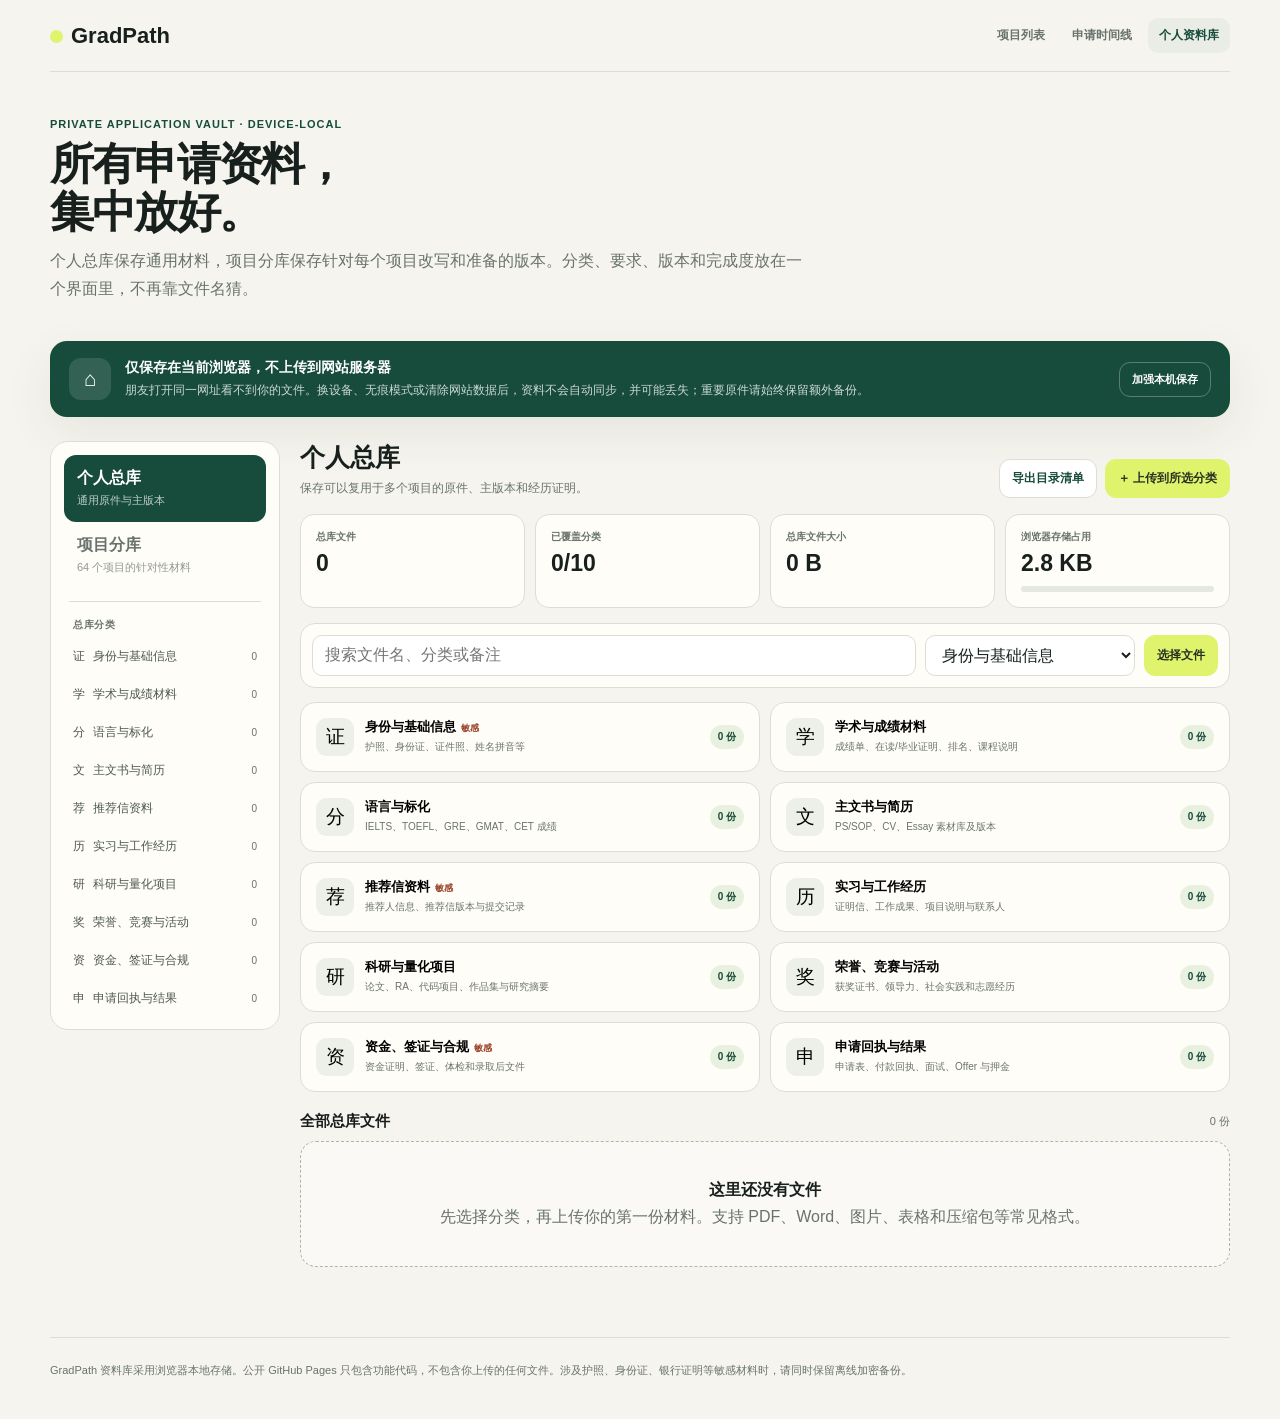
==== documents.html @ 94c999e0 "Add private personal and project document vault" ====
<!doctype html>
<html lang="zh-CN">
<head>
  <meta charset="UTF-8">
  <meta name="viewport" content="width=device-width,initial-scale=1">
  <meta name="robots" content="noindex,nofollow,noarchive,nosnippet,noimageindex">
  <meta name="referrer" content="no-referrer">
  <title>个人申请资料库｜GradPath</title>
  <link rel="stylesheet" href="documents.css?v=20260816-1">
</head>
<body>
  <div class="wrap">
    <header><a class="brand" href="index.html"><i></i>GradPath</a><nav class="header-nav"><a href="index.html">项目列表</a><a href="timeline.html">申请时间线</a><a class="active" href="documents.html">个人资料库</a></nav></header>
    <main>
      <section class="hero"><div class="eyebrow">PRIVATE APPLICATION VAULT · DEVICE-LOCAL</div><h1>所有申请资料，<br>集中放好。</h1><p>个人总库保存通用材料，项目分库保存针对每个项目改写和准备的版本。分类、要求、版本和完成度放在一个界面里，不再靠文件名猜。</p></section>
      <section class="privacy"><div class="privacy-icon">⌂</div><div><b>仅保存在当前浏览器，不上传到网站服务器</b><p>朋友打开同一网址看不到你的文件。换设备、无痕模式或清除网站数据后，资料不会自动同步，并可能丢失；重要原件请始终保留额外备份。</p></div><button class="persist" id="persistStorage">加强本机保存</button></section>
      <div class="app-layout">
        <aside class="sidebar"><button class="mode-btn" id="masterMode">个人总库<span>通用原件与主版本</span></button><button class="mode-btn" id="projectMode">项目分库<span>64 个项目的针对性材料</span></button><div class="side-divider"></div><div class="side-label">总库分类</div><div class="cat-nav" id="categoryNav"></div></aside>
        <section class="content" id="content" aria-live="polite"></section>
      </div>
    </main>
    <footer>GradPath 资料库采用浏览器本地存储。公开 GitHub Pages 只包含功能代码，不包含你上传的任何文件。涉及护照、身份证、银行证明等敏感材料时，请同时保留离线加密备份。</footer>
  </div>
  <input id="fileInput" type="file" multiple hidden>
  <dialog id="previewDialog"><div class="preview-head"><b id="previewTitle"></b><button id="previewClose" aria-label="关闭">×</button></div><div class="preview-body" id="previewBody"></div></dialog>
  <div class="toast" id="toast" role="status"></div>
  <script src="data.js"></script>
  <script src="application-requirements.js"></script>
  <script src="document-vault.js?v=20260816-1"></script>
</body>
</html>
---- documents.css ----
:root{--ink:#18201e;--muted:#69736e;--paper:#f6f4ee;--card:#fffdf8;--green:#174c3c;--lime:#dff36d;--line:#dcded5;--orange:#c75d35;--shadow:0 16px 48px rgba(29,61,48,.08)}
*{box-sizing:border-box}html{scroll-behavior:smooth}body{margin:0;background:var(--paper);color:var(--ink);font-family:Inter,"PingFang SC","Microsoft YaHei",sans-serif}.wrap{width:min(1180px,calc(100% - 40px));margin:auto}a{color:inherit}button,input,select{font:inherit}button{cursor:pointer}
header{min-height:72px;display:flex;align-items:center;justify-content:space-between;gap:18px;border-bottom:1px solid var(--line)}.brand{font-size:22px;font-weight:900;text-decoration:none;white-space:nowrap}.brand i{display:inline-block;width:13px;height:13px;border-radius:50%;background:var(--lime);margin-right:8px}.header-nav{display:flex;align-items:center;gap:5px;flex-wrap:wrap;justify-content:flex-end}.header-nav a{text-decoration:none;color:var(--muted);font-size:12px;font-weight:800;padding:9px 11px;border-radius:10px}.header-nav a:hover,.header-nav a.active{color:var(--green);background:#e9ede5}
.hero{padding:46px 0 22px}.eyebrow{font-size:11px;color:var(--green);font-weight:900;letter-spacing:1px}.hero h1{font-size:44px;line-height:1.08;letter-spacing:-1.8px;margin:10px 0 12px}.hero p{max-width:760px;color:var(--muted);line-height:1.75;margin:0}.privacy{display:grid;grid-template-columns:auto 1fr auto;gap:14px;align-items:center;background:var(--green);color:white;border-radius:17px;padding:17px 19px;margin:16px 0 24px;box-shadow:var(--shadow)}.privacy-icon{width:42px;height:42px;border-radius:12px;display:grid;place-items:center;background:rgba(255,255,255,.12);font-size:21px}.privacy b{display:block;font-size:14px}.privacy p{font-size:12px;line-height:1.55;opacity:.78;margin:4px 0 0}.persist{border:1px solid rgba(255,255,255,.28);background:transparent;color:white;border-radius:11px;padding:9px 12px;font-size:11px;font-weight:900;white-space:nowrap}
.app-layout{display:grid;grid-template-columns:230px minmax(0,1fr);gap:20px;padding-bottom:70px}.sidebar{align-self:start;position:sticky;top:14px;background:var(--card);border:1px solid var(--line);border-radius:18px;padding:13px}.mode-btn{width:100%;border:0;background:transparent;border-radius:12px;text-align:left;padding:13px;color:var(--muted);font-weight:800}.mode-btn.active{background:var(--green);color:white}.mode-btn span{display:block;font-size:11px;font-weight:500;opacity:.72;margin-top:4px;line-height:1.45}.side-divider{height:1px;background:var(--line);margin:12px 5px}.side-label{font-size:10px;color:var(--muted);font-weight:900;letter-spacing:.7px;padding:4px 9px 7px}.cat-nav{display:grid;gap:3px}.cat-btn{border:0;background:transparent;border-radius:10px;text-align:left;padding:9px;display:flex;gap:8px;align-items:center;color:#4d5853;font-size:12px}.cat-btn:hover,.cat-btn.active{background:#edf0e8;color:var(--green);font-weight:800}.cat-btn em{margin-left:auto;font-style:normal;color:var(--muted);font-size:10px}.content{min-width:0}
.content-head{display:flex;justify-content:space-between;align-items:flex-end;gap:18px;margin-bottom:16px}.content-head h2{font-size:25px;margin:0 0 5px}.content-head p{font-size:12px;color:var(--muted);margin:0;line-height:1.55}.actions{display:flex;gap:8px;flex-wrap:wrap;justify-content:flex-end}.action,.primary{border:1px solid var(--line);background:white;color:var(--green);border-radius:11px;padding:10px 12px;font-size:12px;font-weight:900}.primary{border-color:var(--lime);background:var(--lime);color:#26321f}
.stats{display:grid;grid-template-columns:repeat(4,1fr);gap:10px;margin-bottom:15px}.stat{background:var(--card);border:1px solid var(--line);border-radius:14px;padding:15px}.stat small{display:block;color:var(--muted);font-size:10px;font-weight:800}.stat b{display:block;font-size:23px;margin-top:6px}.storage-line{height:6px;background:#e5e8e2;border-radius:8px;overflow:hidden;margin-top:9px}.storage-line i{display:block;height:100%;background:var(--green)}
.toolbar{background:var(--card);border:1px solid var(--line);border-radius:15px;padding:11px;display:grid;grid-template-columns:1fr 210px auto;gap:9px;margin-bottom:14px}.toolbar input,.toolbar select,.project-search{width:100%;border:1px solid var(--line);background:white;border-radius:10px;padding:10px 12px;color:var(--ink);outline:none}.toolbar input:focus,.toolbar select:focus,.project-search:focus{border-color:var(--green)}.category-grid{display:grid;grid-template-columns:repeat(2,1fr);gap:10px;margin:14px 0}.category-card{border:1px solid var(--line);background:var(--card);border-radius:15px;padding:15px;text-align:left;display:grid;grid-template-columns:38px 1fr auto;gap:11px;align-items:center}.category-card:hover{border-color:#9bb0a4;box-shadow:var(--shadow)}.category-card .icon{width:38px;height:38px;border-radius:11px;background:#edf0e8;display:grid;place-items:center;font-size:19px}.category-card b{display:block;font-size:13px}.category-card p{font-size:10px;color:var(--muted);line-height:1.45;margin:4px 0 0}.count-pill{font-size:10px;font-weight:900;background:#e8f1df;color:var(--green);border-radius:20px;padding:5px 8px}.sensitive{color:#9b432b;font-size:9px;font-weight:900;margin-left:5px}
.section-label{display:flex;align-items:center;justify-content:space-between;gap:12px;margin:20px 0 10px}.section-label h3{font-size:15px;margin:0}.section-label span{font-size:11px;color:var(--muted)}.files{display:grid;gap:8px}.file-card{background:var(--card);border:1px solid var(--line);border-radius:14px;padding:13px;display:grid;grid-template-columns:42px minmax(0,1fr) auto;gap:12px;align-items:center}.file-type{width:42px;height:42px;border-radius:12px;background:#edf0e8;display:grid;place-items:center;color:var(--green);font-size:10px;font-weight:900;text-transform:uppercase}.file-main{min-width:0}.file-main b{display:block;font-size:13px;white-space:nowrap;overflow:hidden;text-overflow:ellipsis}.file-meta{font-size:10px;color:var(--muted);margin-top:5px;line-height:1.45}.file-actions{display:flex;gap:5px}.mini{border:0;background:#edf0e8;color:var(--green);border-radius:8px;padding:7px 8px;font-size:10px;font-weight:900}.mini.delete{background:#fff0e8;color:#a74f32}.empty{border:1px dashed #aeb6ac;background:rgba(255,255,255,.45);border-radius:16px;text-align:center;color:var(--muted);padding:38px 20px}.empty b{display:block;color:var(--ink);margin-bottom:6px}
.project-toolbar{display:flex;gap:10px;margin-bottom:14px}.project-grid{display:grid;grid-template-columns:repeat(2,1fr);gap:10px}.project-card{border:1px solid var(--line);background:var(--card);border-radius:16px;padding:16px;text-decoration:none;transition:.16s}.project-card:hover{transform:translateY(-2px);box-shadow:var(--shadow);border-color:#9bb0a4}.project-card .school{font-size:10px;color:var(--green);font-weight:900;text-transform:uppercase}.project-card h3{font-size:15px;line-height:1.4;margin:8px 0}.project-card p{font-size:10px;color:var(--muted);margin:0}.project-foot{display:flex;justify-content:space-between;gap:10px;align-items:center;margin-top:13px}.project-progress{font-size:10px;color:var(--green);font-weight:900}.progress{height:6px;background:#e4e7e1;border-radius:7px;overflow:hidden;flex:1}.progress i{display:block;height:100%;background:var(--lime)}
.project-hero{background:var(--green);color:white;border-radius:18px;padding:21px;margin-bottom:14px}.project-hero .school{font-size:10px;opacity:.72;font-weight:900;text-transform:uppercase}.project-hero h2{font-size:25px;line-height:1.3;margin:7px 0}.project-hero p{font-size:12px;opacity:.76;margin:0}.project-hero-top{display:flex;justify-content:space-between;align-items:flex-start;gap:15px}.back-link{color:white;font-size:11px;font-weight:900;text-decoration:none;border:1px solid rgba(255,255,255,.27);padding:8px 10px;border-radius:10px;white-space:nowrap}.progress-card{background:var(--card);border:1px solid var(--line);border-radius:15px;padding:15px;margin-bottom:13px}.progress-top{display:flex;justify-content:space-between;gap:10px;font-size:12px;font-weight:900;margin-bottom:10px}.progress.big{height:10px}.requirements{display:grid;gap:9px}.requirement{background:var(--card);border:1px solid var(--line);border-radius:15px;padding:14px}.req-top{display:grid;grid-template-columns:22px 1fr auto;gap:10px;align-items:start}.req-check{width:22px;height:22px;border-radius:50%;background:#ecefe9;color:#87918c;display:grid;place-items:center;font-size:11px;font-weight:900}.requirement.done .req-check{background:var(--green);color:white}.req-name b{font-size:13px;line-height:1.5}.req-name small{display:block;color:var(--muted);font-size:10px;margin-top:4px}.req-files{margin:11px 0 0 32px;display:grid;gap:6px}.req-file{display:flex;justify-content:space-between;gap:10px;align-items:center;background:#f2f4ee;border-radius:9px;padding:8px 9px;font-size:10px}.req-file span{min-width:0;overflow:hidden;text-overflow:ellipsis;white-space:nowrap}.upload-req{border:0;background:var(--lime);color:#26321f;border-radius:9px;padding:8px 10px;font-size:10px;font-weight:900;white-space:nowrap}
.toast{position:fixed;right:18px;bottom:18px;background:var(--green);color:white;padding:12px 15px;border-radius:12px;font-size:12px;font-weight:800;box-shadow:0 14px 40px #0003;opacity:0;transform:translateY(10px);pointer-events:none;transition:.2s;z-index:80}.toast.show{opacity:1;transform:none}dialog{border:0;border-radius:18px;padding:0;background:var(--card);width:min(900px,calc(100% - 26px));max-height:92vh;box-shadow:0 25px 80px #0005}dialog::backdrop{background:#17231eaa}.preview-head{display:flex;justify-content:space-between;align-items:center;gap:12px;padding:14px 16px;border-bottom:1px solid var(--line)}.preview-head b{min-width:0;overflow:hidden;text-overflow:ellipsis;white-space:nowrap}.preview-head button{border:0;background:#edf0e8;border-radius:9px;width:34px;height:34px;font-size:18px}.preview-body{min-height:300px;height:min(72vh,720px);display:grid;place-items:center;background:#e9ece6}.preview-body iframe,.preview-body img{width:100%;height:100%;border:0;object-fit:contain}.preview-note{text-align:center;color:var(--muted);padding:30px}footer{border-top:1px solid var(--line);padding:24px 0 40px;color:var(--muted);font-size:11px;line-height:1.6}
@media(max-width:860px){.wrap{width:min(100% - 24px,1180px)}.app-layout{grid-template-columns:1fr}.sidebar{position:static;display:grid;grid-template-columns:1fr 1fr;gap:7px}.side-divider,.side-label,.cat-nav{display:none}.stats{grid-template-columns:repeat(2,1fr)}.toolbar{grid-template-columns:1fr}.category-grid,.project-grid{grid-template-columns:1fr}.content-head{align-items:flex-start;flex-direction:column}.actions{justify-content:flex-start}.privacy{grid-template-columns:auto 1fr}.privacy .persist{grid-column:1/-1}.project-hero-top{display:block}.back-link{display:inline-block;margin-top:14px}}@media(max-width:540px){header{padding:12px 0;align-items:flex-start}.header-nav{max-width:220px}.header-nav a{padding:6px;font-size:10px}.hero{padding-top:32px}.hero h1{font-size:36px}.stats{grid-template-columns:1fr 1fr}.file-card{grid-template-columns:38px minmax(0,1fr)}.file-actions{grid-column:1/-1;justify-content:flex-end}.req-top{grid-template-columns:22px 1fr}.upload-req{grid-column:2;justify-self:start}.req-files{margin-left:0}}
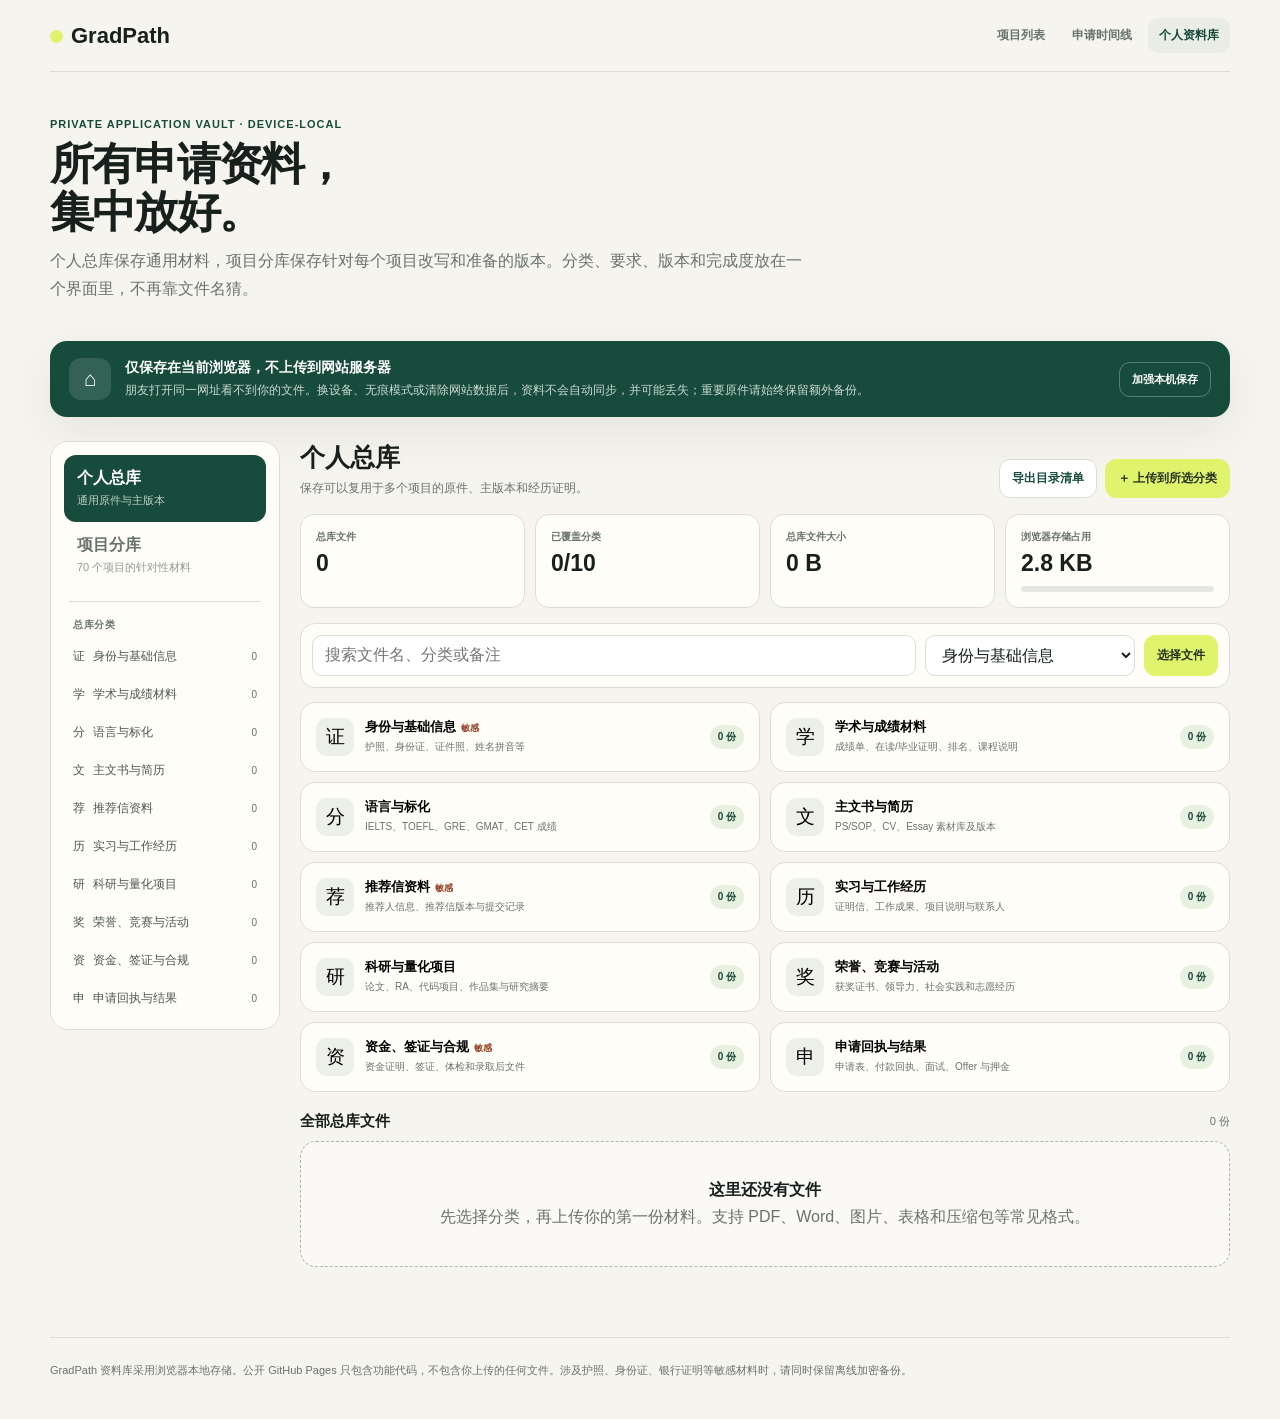
==== commit b0d00ac4: "Update 2027 application data, requirements and timelines Refresh verified deadlines and materials, a" ====
--- a/documents.html
+++ b/documents.html
@@ -15,7 +15,7 @@
       <section class="hero"><div class="eyebrow">PRIVATE APPLICATION VAULT · DEVICE-LOCAL</div><h1>所有申请资料，<br>集中放好。</h1><p>个人总库保存通用材料，项目分库保存针对每个项目改写和准备的版本。分类、要求、版本和完成度放在一个界面里，不再靠文件名猜。</p></section>
       <section class="privacy"><div class="privacy-icon">⌂</div><div><b>仅保存在当前浏览器，不上传到网站服务器</b><p>朋友打开同一网址看不到你的文件。换设备、无痕模式或清除网站数据后，资料不会自动同步，并可能丢失；重要原件请始终保留额外备份。</p></div><button class="persist" id="persistStorage">加强本机保存</button></section>
       <div class="app-layout">
-        <aside class="sidebar"><button class="mode-btn" id="masterMode">个人总库<span>通用原件与主版本</span></button><button class="mode-btn" id="projectMode">项目分库<span>64 个项目的针对性材料</span></button><div class="side-divider"></div><div class="side-label">总库分类</div><div class="cat-nav" id="categoryNav"></div></aside>
+        <aside class="sidebar"><button class="mode-btn" id="masterMode">个人总库<span>通用原件与主版本</span></button><button class="mode-btn" id="projectMode">项目分库<span>70 个项目的针对性材料</span></button><div class="side-divider"></div><div class="side-label">总库分类</div><div class="cat-nav" id="categoryNav"></div></aside>
         <section class="content" id="content" aria-live="polite"></section>
       </div>
     </main>
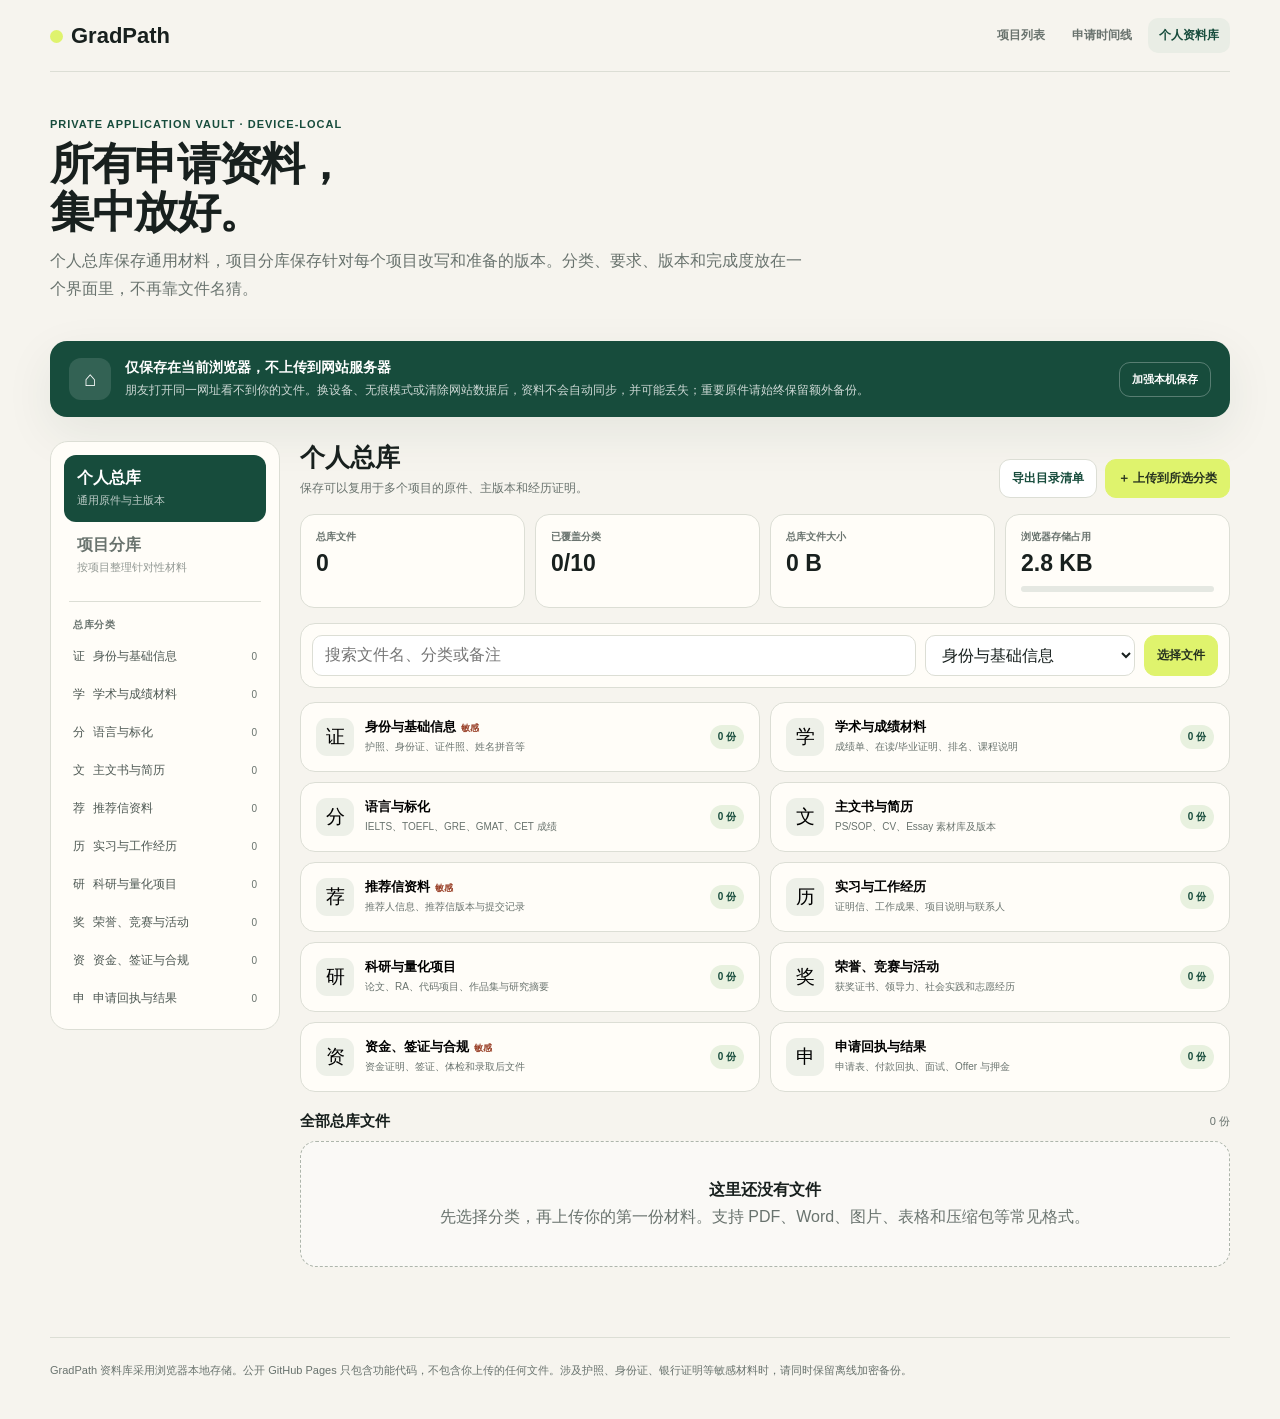
==== commit 48c728cc: "Add seven finance-first European business school programs Add HEC AFM and MiM, ESSEC Finance, ESCP F" ====
--- a/documents.html
+++ b/documents.html
@@ -15,7 +15,7 @@
       <section class="hero"><div class="eyebrow">PRIVATE APPLICATION VAULT · DEVICE-LOCAL</div><h1>所有申请资料，<br>集中放好。</h1><p>个人总库保存通用材料，项目分库保存针对每个项目改写和准备的版本。分类、要求、版本和完成度放在一个界面里，不再靠文件名猜。</p></section>
       <section class="privacy"><div class="privacy-icon">⌂</div><div><b>仅保存在当前浏览器，不上传到网站服务器</b><p>朋友打开同一网址看不到你的文件。换设备、无痕模式或清除网站数据后，资料不会自动同步，并可能丢失；重要原件请始终保留额外备份。</p></div><button class="persist" id="persistStorage">加强本机保存</button></section>
       <div class="app-layout">
-        <aside class="sidebar"><button class="mode-btn" id="masterMode">个人总库<span>通用原件与主版本</span></button><button class="mode-btn" id="projectMode">项目分库<span>70 个项目的针对性材料</span></button><div class="side-divider"></div><div class="side-label">总库分类</div><div class="cat-nav" id="categoryNav"></div></aside>
+        <aside class="sidebar"><button class="mode-btn" id="masterMode">个人总库<span>通用原件与主版本</span></button><button class="mode-btn" id="projectMode">项目分库<span>按项目整理针对性材料</span></button><div class="side-divider"></div><div class="side-label">总库分类</div><div class="cat-nav" id="categoryNav"></div></aside>
         <section class="content" id="content" aria-live="polite"></section>
       </div>
     </main>
@@ -25,6 +25,7 @@
   <dialog id="previewDialog"><div class="preview-head"><b id="previewTitle"></b><button id="previewClose" aria-label="关闭">×</button></div><div class="preview-body" id="previewBody"></div></dialog>
   <div class="toast" id="toast" role="status"></div>
   <script src="data.js"></script>
+  <script src="business-school-additions.js"></script>
   <script src="application-requirements.js"></script>
   <script src="document-vault.js?v=20260816-1"></script>
 </body>
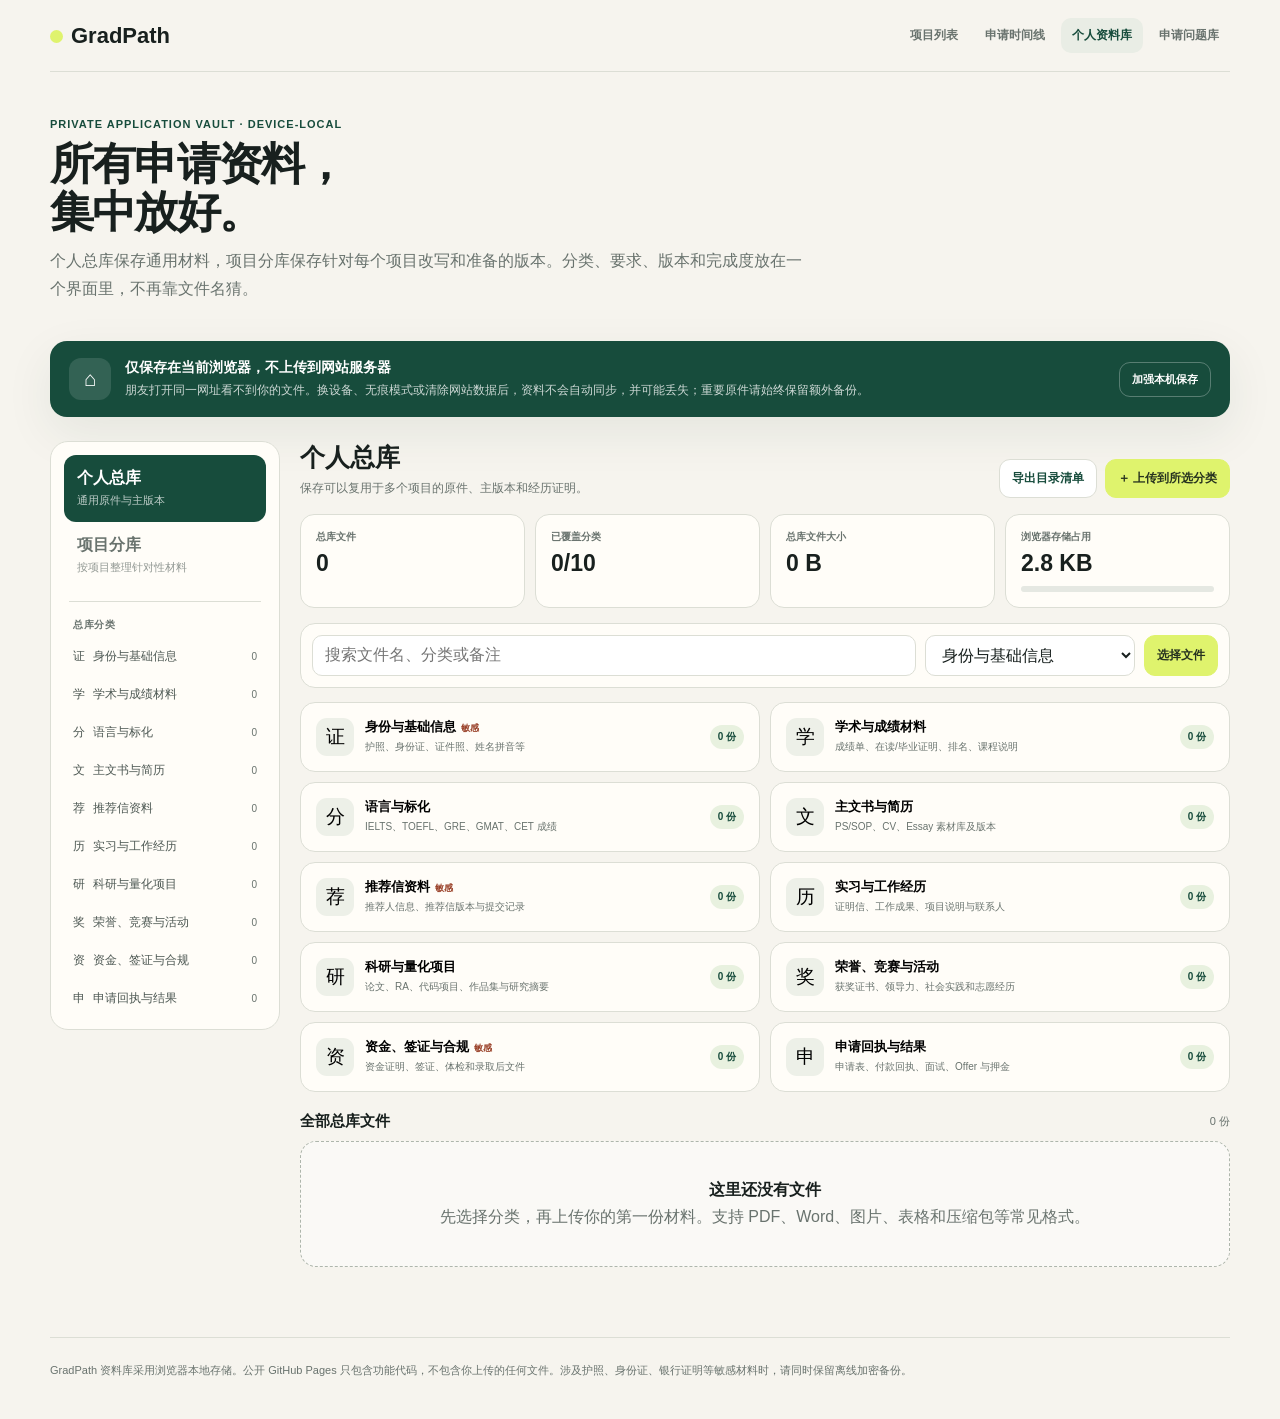
==== commit f3be6bd6: "Add device-local application question notebook Add a simple editable question notebook with local au" ====
--- a/documents.html
+++ b/documents.html
@@ -10,7 +10,7 @@
 </head>
 <body>
   <div class="wrap">
-    <header><a class="brand" href="index.html"><i></i>GradPath</a><nav class="header-nav"><a href="index.html">项目列表</a><a href="timeline.html">申请时间线</a><a class="active" href="documents.html">个人资料库</a></nav></header>
+    <header><a class="brand" href="index.html"><i></i>GradPath</a><nav class="header-nav"><a href="index.html">项目列表</a><a href="timeline.html">申请时间线</a><a class="active" href="documents.html">个人资料库</a><a href="questions.html">申请问题库</a></nav></header>
     <main>
       <section class="hero"><div class="eyebrow">PRIVATE APPLICATION VAULT · DEVICE-LOCAL</div><h1>所有申请资料，<br>集中放好。</h1><p>个人总库保存通用材料，项目分库保存针对每个项目改写和准备的版本。分类、要求、版本和完成度放在一个界面里，不再靠文件名猜。</p></section>
       <section class="privacy"><div class="privacy-icon">⌂</div><div><b>仅保存在当前浏览器，不上传到网站服务器</b><p>朋友打开同一网址看不到你的文件。换设备、无痕模式或清除网站数据后，资料不会自动同步，并可能丢失；重要原件请始终保留额外备份。</p></div><button class="persist" id="persistStorage">加强本机保存</button></section>
